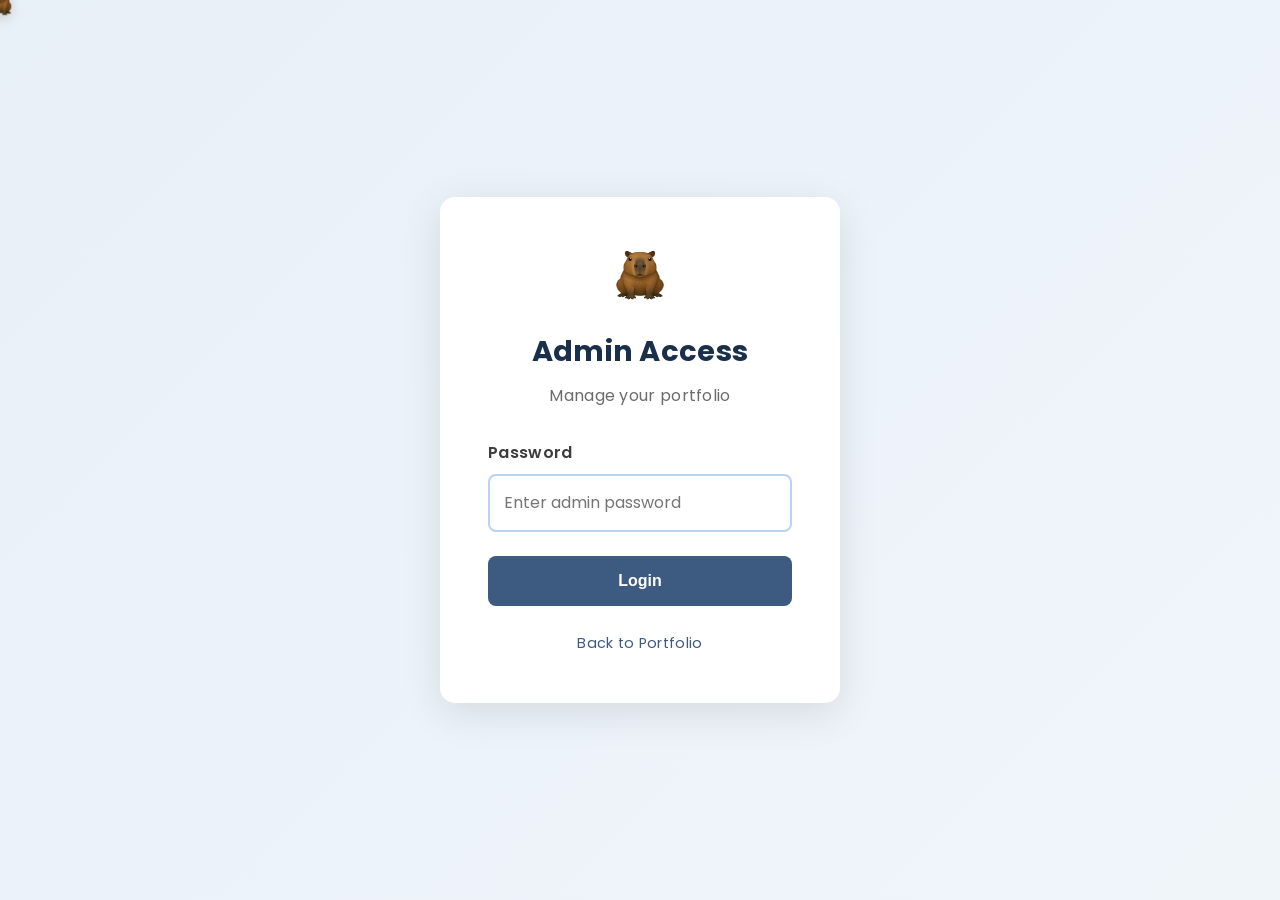
==== admin.html @ 6ccc28a9 "edit font header selection to poppins inherit" ====
<!DOCTYPE html>
<html lang="en">
<head>
    <meta charset="UTF-8">
    <meta name="viewport" content="width=device-width, initial-scale=1.0">
    <title>Admin Dashboard - Marian Nicole</title>
    <link rel="stylesheet" href="css/style.css">
    <link href="https://fonts.googleapis.com/css2?family=Poppins:wght@300;400;600;700&display=swap" rel="stylesheet">
    <style>
        .admin-container {
            max-width: 1000px;
            margin: 0 auto;
            padding: 2rem;
        }

        .tabs {
            display: flex;
            gap: 1rem;
            margin-bottom: 2rem;
            border-bottom: 2px solid var(--accent-pink);
            overflow-x: auto;
        }

        .tab-button {
            padding: 1rem 1.5rem;
            background: none;
            border: none;
            font-family: inherit;
            font-weight: 600;
            cursor: pointer;
            color: var(--light-text);
            border-bottom: 3px solid transparent;
            transition: all 0.3s ease;
            text-transform: uppercase;
            font-size: 0.9rem;
        }

        .tab-button.active {
            color: var(--primary-pink);
            border-bottom-color: var(--primary-pink);
        }

        .tab-button:hover {
            color: var(--brown);
        }

        .tab-content {
            display: none;
        }

        .tab-content.active {
            display: block;
        }

        .admin-section {
            background: white;
            padding: 2rem;
            margin: 2rem 0;
            border-radius: 15px;
            box-shadow: 0 2px 8px rgba(0,0,0,0.1);
        }

        .form-group {
            margin-bottom: 1.5rem;
        }

        label {
            display: block;
            margin-bottom: 0.5rem;
            font-weight: 600;
            color: var(--dark-text);
        }

        input, textarea, select {
            width: 100%;
            padding: 0.8rem;
            border: 2px solid var(--accent-pink);
            border-radius: 8px;
            font-family: inherit;
            font-size: 1rem;
        }

        input:focus, textarea:focus, select:focus {
            outline: none;
            border-color: var(--primary-pink);
            box-shadow: 0 0 0 3px rgba(212, 165, 165, 0.1);
        }

        .btn {
            background-color: var(--brown);
            color: white;
            padding: 0.9rem 2rem;
            border: none;
            border-radius: 25px;
            font-weight: 600;
            cursor: pointer;
            transition: all 0.3s ease;
        }

        .btn:hover {
            background-color: var(--primary-pink);
            transform: translateY(-2px);
        }

        .item {
            background: var(--light-pink);
            padding: 1.5rem;
            margin: 1rem 0;
            border-radius: 10px;
            border-left: 4px solid var(--primary-pink);
        }

        .item h3 {
            margin: 0 0 0.5rem 0;
            color: var(--dark-brown);
        }

        .delete-btn {
            background-color: #d32f2f;
            padding: 0.5rem 1rem;
            font-size: 0.9rem;
            margin-top: 1rem;
        }

        .delete-btn:hover {
            background-color: #b71c1c;
        }

        h2 {
            color: var(--dark-brown);
            font-size: 1.5rem;
            margin-bottom: 1.5rem;
        }
    </style>
</head>
<body>
    <nav class="navbar">
        <div class="container">
            <div class="logo"><img src="assets/capy1.png" alt="Capybara" class="logo-img"> Admin Dashboard</div>
            <ul class="nav-links">
                <li><a href="index.html">Back to Portfolio</a></li>
                <li><a href="#" onclick="logout()">Logout</a></li>
            </ul>
        </div>
    </nav>

    <div class="admin-container">
        <!-- Tabs -->
        <div class="tabs">
            <button class="tab-button active" onclick="switchTab('projects')">Projects</button>
            <button class="tab-button" onclick="switchTab('experience')">Experience</button>
            <button class="tab-button" onclick="switchTab('links')">Links</button>
        </div>

        <!-- Projects Tab -->
        <div id="projects" class="tab-content active">
            <div class="admin-section">
                <h2>Add New Project</h2>
                <form id="projectForm">
                    <div class="form-group">
                        <label for="title">Project Title</label>
                        <input type="text" id="title" required>
                    </div>

                    <div class="form-group">
                        <label for="category">Category</label>
                        <input type="text" id="category" placeholder="e.g., Responsive Website, Mobile App">
                    </div>

                    <div class="form-group">
                        <label for="year">Year</label>
                        <input type="text" id="year" placeholder="e.g., 2025">
                    </div>

                    <div class="form-group">
                        <label for="description">Description</label>
                        <textarea id="description" rows="4" required></textarea>
                    </div>

                    <div class="form-group">
                        <label for="tags">Tags (comma-separated)</label>
                        <input type="text" id="tags" placeholder="e.g., HTML, CSS, JavaScript">
                    </div>

                    <button type="submit" class="btn">Add Project</button>
                </form>
            </div>

            <div class="admin-section">
                <h2>Your Projects</h2>
                <div id="projectList"></div>
            </div>
        </div>

        <!-- Experience Tab -->
        <div id="experience" class="tab-content">
            <div class="admin-section">
                <h2>Add Experience or Work</h2>
                <form id="experienceForm">
                    <div class="form-group">
                        <label for="expType">Type</label>
                        <select id="expType" required>
                            <option value="Work Experience">Work Experience</option>
                            <option value="Education">Education</option>
                            <option value="Certification">Certification</option>
                            <option value="Award">Award</option>
                            <option value="Other">Other</option>
                        </select>
                    </div>

                    <div class="form-group">
                        <label for="expTitle">Title / Position</label>
                        <input type="text" id="expTitle" placeholder="e.g., Software Developer, Bachelor's Degree" required>
                    </div>

                    <div class="form-group">
                        <label for="expOrganization">Organization / Company / School</label>
                        <input type="text" id="expOrganization" required>
                    </div>

                    <div class="form-group">
                        <label for="expPeriod">Period (e.g., 2024 - Present)</label>
                        <input type="text" id="expPeriod" placeholder="e.g., Jan 2024 - Present">
                    </div>

                    <div class="form-group">
                        <label for="expDescription">Description</label>
                        <textarea id="expDescription" rows="3" placeholder="Brief description of your role or achievement"></textarea>
                    </div>

                    <button type="submit" class="btn">Add Experience</button>
                </form>
            </div>

            <div class="admin-section">
                <h2>Your Experience & Works</h2>
                <div id="experienceList"></div>
            </div>
        </div>

        <!-- Links Tab -->
        <div id="links" class="tab-content">
            <div class="admin-section">
                <h2>Add or Edit Links</h2>
                <form id="linkForm">
                    <div class="form-group">
                        <label for="linkLabel">Label (e.g., Instagram, Portfolio, GitHub)</label>
                        <input type="text" id="linkLabel" placeholder="e.g., Instagram, Twitter, Portfolio" required>
                    </div>

                    <div class="form-group">
                        <label for="linkURL">URL</label>
                        <input type="url" id="linkURL" placeholder="https://..." required>
                    </div>

                    <button type="submit" class="btn">Add Link</button>
                </form>
            </div>

            <div class="admin-section">
                <h2>Your Links & Social Profiles</h2>
                <div id="linkList"></div>
            </div>
        </div>
    </div>

    <div class="floating-capybara">
        <img src="assets/capy1.png" alt="Capybara Cursor" class="capy-cursor-img">
    </div>

    <script src="js/main.js"></script>
    <script>
        // Check if logged in
        if (!sessionStorage.getItem('adminLoggedIn')) {
            window.location.href = 'login.html';
        }

        // Tab switching
        function switchTab(tabName) {
            // Hide all tabs
            document.querySelectorAll('.tab-content').forEach(tab => {
                tab.classList.remove('active');
            });
            document.querySelectorAll('.tab-button').forEach(btn => {
                btn.classList.remove('active');
            });

            // Show selected tab
            document.getElementById(tabName).classList.add('active');
            event.target.classList.add('active');
        }

        // Load projects
        function loadProjects() {
            const projects = JSON.parse(localStorage.getItem('userProjects') || '[]');
            const projectList = document.getElementById('projectList');

            if (projects.length === 0) {
                projectList.innerHTML = '<p style="color: var(--light-text);">No projects added yet.</p>';
                return;
            }

            projectList.innerHTML = projects.map((project, index) => `
                <div class="item">
                    <h3>${project.title}</h3>
                    <p><strong>${project.category}</strong> | ${project.year}</p>
                    <p>${project.description}</p>
                    <p><small>Tags: ${project.tags}</small></p>
                    <button class="btn delete-btn" onclick="deleteProject(${index})">Delete</button>
                </div>
            `).join('');
        }

        function deleteProject(index) {
            if (confirm('Delete this project?')) {
                const projects = JSON.parse(localStorage.getItem('userProjects') || '[]');
                projects.splice(index, 1);
                localStorage.setItem('userProjects', JSON.stringify(projects));
                loadProjects();
            }
        }

        // Load experiences
        function loadExperiences() {
            const experiences = JSON.parse(localStorage.getItem('userExperiences') || '[]');
            const experienceList = document.getElementById('experienceList');

            if (experiences.length === 0) {
                experienceList.innerHTML = '<p style="color: var(--light-text);">No experiences added yet.</p>';
                return;
            }

            experienceList.innerHTML = experiences.map((exp, index) => `
                <div class="item">
                    <h3>${exp.expTitle}</h3>
                    <p><strong>${exp.expType}</strong> at ${exp.expOrganization}</p>
                    <p><small>${exp.expPeriod}</small></p>
                    ${exp.expDescription ? `<p>${exp.expDescription}</p>` : ''}
                    <button class="btn delete-btn" onclick="deleteExperience(${index})">Delete</button>
                </div>
            `).join('');
        }

        function deleteExperience(index) {
            if (confirm('Delete this experience?')) {
                const experiences = JSON.parse(localStorage.getItem('userExperiences') || '[]');
                experiences.splice(index, 1);
                localStorage.setItem('userExperiences', JSON.stringify(experiences));
                loadExperiences();
            }
        }

        // Load links
        function loadLinks() {
            const links = JSON.parse(localStorage.getItem('userLinks') || '[]');
            const linkList = document.getElementById('linkList');

            if (links.length === 0) {
                linkList.innerHTML = '<p style="color: var(--light-text);">No custom links added yet. Add some to show on your portfolio!</p>';
                return;
            }

            linkList.innerHTML = links.map((link, index) => `
                <div class="item">
                    <h3>${link.linkLabel}</h3>
                    <p><a href="${link.linkURL}" target="_blank" style="color: var(--primary-pink); text-decoration: underline;">${link.linkURL}</a></p>
                    <button class="btn delete-btn" onclick="deleteLink(${index})">Delete</button>
                </div>
            `).join('');
        }

        function deleteLink(index) {
            if (confirm('Delete this link?')) {
                const links = JSON.parse(localStorage.getItem('userLinks') || '[]');
                links.splice(index, 1);
                localStorage.setItem('userLinks', JSON.stringify(links));
                loadLinks();
            }
        }

        // Form submissions
        document.getElementById('projectForm').addEventListener('submit', (e) => {
            e.preventDefault();

            const project = {
                title: document.getElementById('title').value,
                category: document.getElementById('category').value,
                year: document.getElementById('year').value,
                description: document.getElementById('description').value,
                tags: document.getElementById('tags').value
            };

            const projects = JSON.parse(localStorage.getItem('userProjects') || '[]');
            projects.push(project);
            localStorage.setItem('userProjects', JSON.stringify(projects));

            document.getElementById('projectForm').reset();
            loadProjects();
            alert('Project added!');
        });

        document.getElementById('experienceForm').addEventListener('submit', (e) => {
            e.preventDefault();

            const experience = {
                expType: document.getElementById('expType').value,
                expTitle: document.getElementById('expTitle').value,
                expOrganization: document.getElementById('expOrganization').value,
                expPeriod: document.getElementById('expPeriod').value,
                expDescription: document.getElementById('expDescription').value
            };

            const experiences = JSON.parse(localStorage.getItem('userExperiences') || '[]');
            experiences.push(experience);
            localStorage.setItem('userExperiences', JSON.stringify(experiences));

            document.getElementById('experienceForm').reset();
            loadExperiences();
            alert('Experience added!');
        });

        document.getElementById('linkForm').addEventListener('submit', (e) => {
            e.preventDefault();

            const link = {
                linkLabel: document.getElementById('linkLabel').value,
                linkURL: document.getElementById('linkURL').value
            };

            const links = JSON.parse(localStorage.getItem('userLinks') || '[]');
            links.push(link);
            localStorage.setItem('userLinks', JSON.stringify(links));

            document.getElementById('linkForm').reset();
            loadLinks();
            alert('Link added!');
        });

        // Logout
        function logout() {
            sessionStorage.removeItem('adminLoggedIn');
            window.location.href = 'login.html';
        }

        // Initialize default projects if none exist
        function initializeDefaults() {
            const existingProjects = JSON.parse(localStorage.getItem('userProjects') || '[]');

            if (existingProjects.length === 0) {
                const defaultProjects = [
                    {
                        title: 'KAIA',
                        category: 'Responsive Website',
                        year: '2025',
                        description: 'An NGO discovery and volunteer platform bringing scattered Filipino organizations into one verified ecosystem. Features verified profiles, multi-step donations, QR check-in for volunteers, and financial transparency.',
                        tags: 'Responsive Design, Web'
                    },
                    {
                        title: 'LakbAI',
                        category: 'Systems Analysis & Design',
                        year: '2025',
                        description: 'A commuter information system concept combining real-time traffic, CCTV feeds, and crowdsourced reports with accessibility features for seniors and people with disabilities.',
                        tags: 'Systems Analysis, Design'
                    },
                    {
                        title: 'Sassy Station',
                        category: 'HTML, CSS, JavaScript',
                        year: '2025',
                        description: 'An online booking website for a nail salon in Bauang, La Union, allowing clients to browse services and schedule appointments seamlessly.',
                        tags: 'HTML, CSS, JavaScript'
                    }
                ];
                localStorage.setItem('userProjects', JSON.stringify(defaultProjects));
            }
        }

        // Load on page load
        initializeDefaults();
        loadProjects();
        loadExperiences();
        loadLinks();
    </script>
</body>
</html>
---- css/style.css ----
/* Color Variables */
:root {
    --primary-pink: #4A90E2;
    --darker-pink: #2E5C8A;
    --accent-pink: #B8D4F1;
    --light-pink: #E8F0F8;
    --beige: #F0F5FA;
    --brown: #3D5A80;
    --dark-brown: #1A2F4A;
    --dark-text: #3D3D3D;
    --light-text: #6B6B6B;
    --white: #FFFFFF;
}

/* General Styles */
* {
    margin: 0;
    padding: 0;
    box-sizing: border-box;
}

body {
    font-family: 'Poppins', sans-serif;
    line-height: 1.6;
    color: var(--dark-text);
    background-color: var(--beige);
    letter-spacing: 0.3px;
}

.container {
    max-width: 1200px;
    margin: 0 auto;
    padding: 0 20px;
}

/* Navigation */
.navbar {
    background-color: var(--white);
    color: var(--dark-text);
    padding: 1.5rem 0;
    position: sticky;
    top: 0;
    box-shadow: 0 2px 8px rgba(0, 0, 0, 0.08);
    z-index: 100;
    border-bottom: 1px solid var(--accent-pink);
}

.navbar .container {
    display: flex;
    justify-content: space-between;
    align-items: center;
}

.logo {
    font-size: 1.2rem;
    font-weight: 700;
    letter-spacing: 1px;
    color: var(--dark-brown);
    text-transform: uppercase;
    display: flex;
    align-items: center;
    gap: 0.5rem;
}

.logo-img {
    width: 35px;
    height: 35px;
    display: inline-block;
}

.nav-links {
    display: flex;
    list-style: none;
    gap: 3rem;
}

.nav-links a {
    color: var(--dark-text);
    text-decoration: none;
    font-weight: 500;
    font-size: 0.95rem;
    transition: color 0.3s ease;
    position: relative;
    text-transform: uppercase;
    letter-spacing: 0.5px;
}

.nav-links a:hover {
    color: var(--primary-pink);
}

.nav-links a::after {
    content: '';
    position: absolute;
    width: 0;
    height: 1px;
    bottom: -8px;
    left: 0;
    background-color: var(--primary-pink);
    transition: width 0.3s ease;
}

.nav-links a:hover::after {
    width: 100%;
}

/* Hero Section */
.hero {
    background-color: var(--light-pink);
    padding: 6rem 0;
    text-align: center;
    position: relative;
    overflow: hidden;
}

.hero-content {
    position: relative;
    z-index: 1;
}

.avatar-animation {
    margin-bottom: 2rem;
}

.avatar-wrapper {
    position: relative;
    width: 150px;
    height: 150px;
    margin: 0 auto 2rem;
}

.capybara-emoji {
    position: absolute;
    top: 50%;
    left: 50%;
    transform: translate(-50%, -50%);
    font-size: 5rem;
    animation: morphToFace 3s ease-in-out forwards;
    z-index: 2;
}

.profile-image {
    position: absolute;
    top: 0;
    left: 0;
    width: 100%;
    height: 100%;
    border-radius: 50%;
    border: 4px solid var(--primary-pink);
    object-fit: cover;
    object-position: center 25%;
    opacity: 0;
    animation: revealProfile 3s ease-in-out forwards;
    animation-delay: 0.5s;
    box-shadow: 0 4px 15px rgba(255, 182, 217, 0.3);
}

@keyframes morphToFace {
    0% {
        opacity: 1;
        font-size: 5rem;
        transform: translate(-50%, -50%) scale(1);
    }
    50% {
        opacity: 1;
        font-size: 3rem;
    }
    100% {
        opacity: 0;
        font-size: 2rem;
        transform: translate(-50%, -50%) scale(0.5);
    }
}

@keyframes revealProfile {
    0% {
        opacity: 0;
        transform: scale(0.8);
    }
    100% {
        opacity: 1;
        transform: scale(1);
    }
}

.hero h1 {
    font-size: 3.5rem;
    font-weight: 400;
    margin-bottom: 0.5rem;
    color: var(--dark-text);
    animation: fadeInUp 0.8s ease;
    letter-spacing: 1px;
}

.hero .subtitle {
    font-size: 1.3rem;
    color: var(--brown);
    font-weight: 400;
    margin-bottom: 1rem;
    letter-spacing: 1.5px;
    text-transform: uppercase;
    font-size: 0.95rem;
}

.hero .tagline {
    font-size: 1rem;
    color: var(--light-text);
    margin-bottom: 2rem;
    font-weight: 400;
    line-height: 1.8;
}

.cta-button {
    display: inline-block;
    background-color: var(--brown);
    color: var(--white);
    padding: 0.9rem 2.5rem;
    border-radius: 25px;
    text-decoration: none;
    font-weight: 500;
    transition: all 0.3s ease;
    box-shadow: 0 4px 15px rgba(139, 115, 85, 0.2);
    text-transform: uppercase;
    font-size: 0.85rem;
    letter-spacing: 1px;
    border: 2px solid var(--brown);
}

.cta-button:hover {
    background-color: var(--primary-pink);
    color: var(--white);
    border-color: var(--primary-pink);
    transform: translateY(-2px);
    box-shadow: 0 6px 20px rgba(139, 115, 85, 0.3);
}

/* Sections */
section {
    padding: 4rem 0;
}

h2 {
    font-size: 2.5rem;
    font-weight: 400;
    margin-bottom: 3rem;
    color: var(--dark-text);
    text-align: center;
    letter-spacing: 1px;
    text-transform: uppercase;
    font-size: 1.8rem;
}

/* About Section */
.about {
    background-color: var(--white);
}

.about h2 {
    font-weight: 400;
    letter-spacing: 1px;
    text-transform: uppercase;
}

.about-content p {
    font-size: 1rem;
    line-height: 1.9;
    margin-bottom: 2rem;
    color: var(--light-text);
    text-align: center;
    max-width: 750px;
    margin-left: auto;
    margin-right: auto;
}

/* Projects Section */
.projects {
    background-color: var(--white);
}

.projects-grid {
    display: grid;
    grid-template-columns: repeat(auto-fit, minmax(300px, 1fr));
    gap: 2.5rem;
}

.project-card {
    background: var(--white);
    padding: 2.5rem;
    border-radius: 15px;
    box-shadow: 0 2px 8px rgba(0, 0, 0, 0.08);
    transition: all 0.3s ease;
    border: 2px solid var(--accent-pink);
}

.project-card:hover {
    transform: translateY(-8px);
    box-shadow: 0 12px 25px rgba(0, 0, 0, 0.15);
    border-color: var(--primary-pink);
}

.project-header {
    display: flex;
    justify-content: space-between;
    align-items: flex-start;
    margin-bottom: 1.5rem;
    padding-bottom: 1rem;
    border-bottom: 1px solid var(--accent-pink);
}

.project-header h3 {
    font-size: 1.2rem;
    color: var(--dark-text);
    font-weight: 500;
    letter-spacing: 0.5px;
}

.project-date {
    font-size: 0.8rem;
    color: var(--brown);
    font-weight: 400;
    text-transform: uppercase;
    letter-spacing: 0.5px;
}

.project-card p {
    color: var(--light-text);
    margin-bottom: 1.5rem;
    line-height: 1.7;
    font-size: 0.95rem;
}

.project-tags {
    display: flex;
    gap: 0.7rem;
    flex-wrap: wrap;
}

.project-tags span {
    background-color: var(--accent-pink);
    color: var(--brown);
    padding: 0.5rem 1rem;
    border-radius: 15px;
    font-size: 0.8rem;
    font-weight: 500;
    border: none;
    text-transform: uppercase;
    letter-spacing: 0.5px;
    transition: all 0.3s ease;
}

.project-tags span:hover {
    background-color: var(--primary-pink);
    transform: scale(1.05);
}

/* Skills Section */
.skills {
    background-color: var(--light-pink);
}

.skills-container {
    display: grid;
    grid-template-columns: repeat(auto-fit, minmax(300px, 1fr));
    gap: 3rem;
    max-width: 900px;
    margin: 0 auto;
}

.skill-category h3 {
    font-size: 1.1rem;
    color: var(--brown);
    font-weight: 500;
    margin-bottom: 2rem;
    text-transform: uppercase;
    letter-spacing: 1px;
}

.skills-list {
    display: flex;
    list-style: none;
    gap: 1rem;
    flex-wrap: wrap;
}

.skills-list li {
    background-color: var(--white);
    color: var(--dark-text);
    padding: 0.8rem 1.5rem;
    border-radius: 20px;
    font-weight: 400;
    transition: all 0.3s ease;
    box-shadow: 0 2px 8px rgba(139, 115, 85, 0.1);
    border: 2px solid var(--brown);
    font-size: 0.85rem;
}

.skills-list li:hover {
    background-color: var(--brown);
    color: var(--white);
    transform: translateY(-3px);
    box-shadow: 0 6px 15px rgba(139, 115, 85, 0.25);
}

/* Contact Section */
.contact {
    background-color: var(--white);
    color: var(--dark-text);
    text-align: center;
    border-top: 1px solid var(--accent-pink);
}

.contact h2 {
    color: var(--dark-text);
}

.contact > .container > p {
    color: var(--light-text);
    font-size: 1rem;
    margin-bottom: 2rem;
    line-height: 1.8;
}

.contact-links {
    display: flex;
    gap: 2rem;
    justify-content: center;
    flex-wrap: wrap;
}

.contact-button {
    background-color: transparent;
    color: var(--brown);
    padding: 0.9rem 2.5rem;
    border-radius: 25px;
    text-decoration: none;
    font-weight: 500;
    transition: all 0.3s ease;
    box-shadow: 0 2px 10px rgba(139, 115, 85, 0.1);
    border: 2px solid var(--brown);
    text-transform: uppercase;
    font-size: 0.85rem;
    letter-spacing: 1px;
}

.contact-button:hover {
    background-color: var(--brown);
    color: var(--white);
    transform: translateY(-2px);
    box-shadow: 0 6px 15px rgba(139, 115, 85, 0.25);
}

/* Footer */
.footer {
    background-color: var(--dark-brown);
    color: var(--white);
    text-align: center;
    padding: 2.5rem 0;
    font-size: 0.85rem;
    letter-spacing: 0.5px;
}

/* Animations */
@keyframes fadeInUp {
    from {
        opacity: 0;
        transform: translateY(30px);
    }
    to {
        opacity: 1;
        transform: translateY(0);
    }
}

/* Custom Cursor Capybara */
body {
    cursor: url('data:image/svg+xml;utf8,<svg xmlns="http://www.w3.org/2000/svg" viewBox="0 0 32 32"><text y="28" font-size="32">🫒</text></svg>') 10 10, auto;
}

.floating-capybara {
    position: fixed;
    width: 25px;
    height: 25px;
    pointer-events: none;
    z-index: 999;
    transition: transform 0.05s ease-out;
}

.capy-cursor-img {
    width: 100%;
    height: 100%;
    object-fit: contain;
    filter: drop-shadow(0 2px 4px rgba(139, 115, 85, 0.3));
}

/* Experience Section */
.experience {
    background-color: var(--white);
    padding: 4rem 0;
}

.experience h2 {
    margin-bottom: 3rem;
}

.experience-item {
    background: var(--light-pink);
    padding: 2rem;
    margin-bottom: 2rem;
    border-radius: 10px;
    border-left: 5px solid var(--primary-pink);
    transition: all 0.3s ease;
}

.experience-item:hover {
    box-shadow: 0 4px 12px rgba(212, 165, 165, 0.2);
    transform: translateY(-2px);
}

.experience-item h3 {
    color: var(--dark-brown);
    margin: 0 0 0.5rem 0;
    font-size: 1.3rem;
}

.experience-meta {
    display: flex;
    gap: 1rem;
    margin-bottom: 1rem;
    font-size: 0.95rem;
    color: var(--brown);
    flex-wrap: wrap;
}

.experience-meta span {
    background-color: rgba(255, 255, 255, 0.5);
    padding: 0.3rem 0.8rem;
    border-radius: 15px;
}

.experience-item p {
    color: var(--light-text);
    line-height: 1.7;
    margin: 0.5rem 0;
}

/* Responsive */
@media (max-width: 768px) {
    .hero h1 {
        font-size: 2.5rem;
    }

    .hero .subtitle {
        font-size: 1.2rem;
    }

    .nav-links {
        gap: 1.5rem;
        font-size: 0.9rem;
    }

    .projects-grid {
        grid-template-columns: 1fr;
    }

    .skills-container {
        grid-template-columns: 1fr;
    }

    h2 {
        font-size: 2rem;
    }

    .floating-capybara {
        font-size: 2.5rem;
    }
}
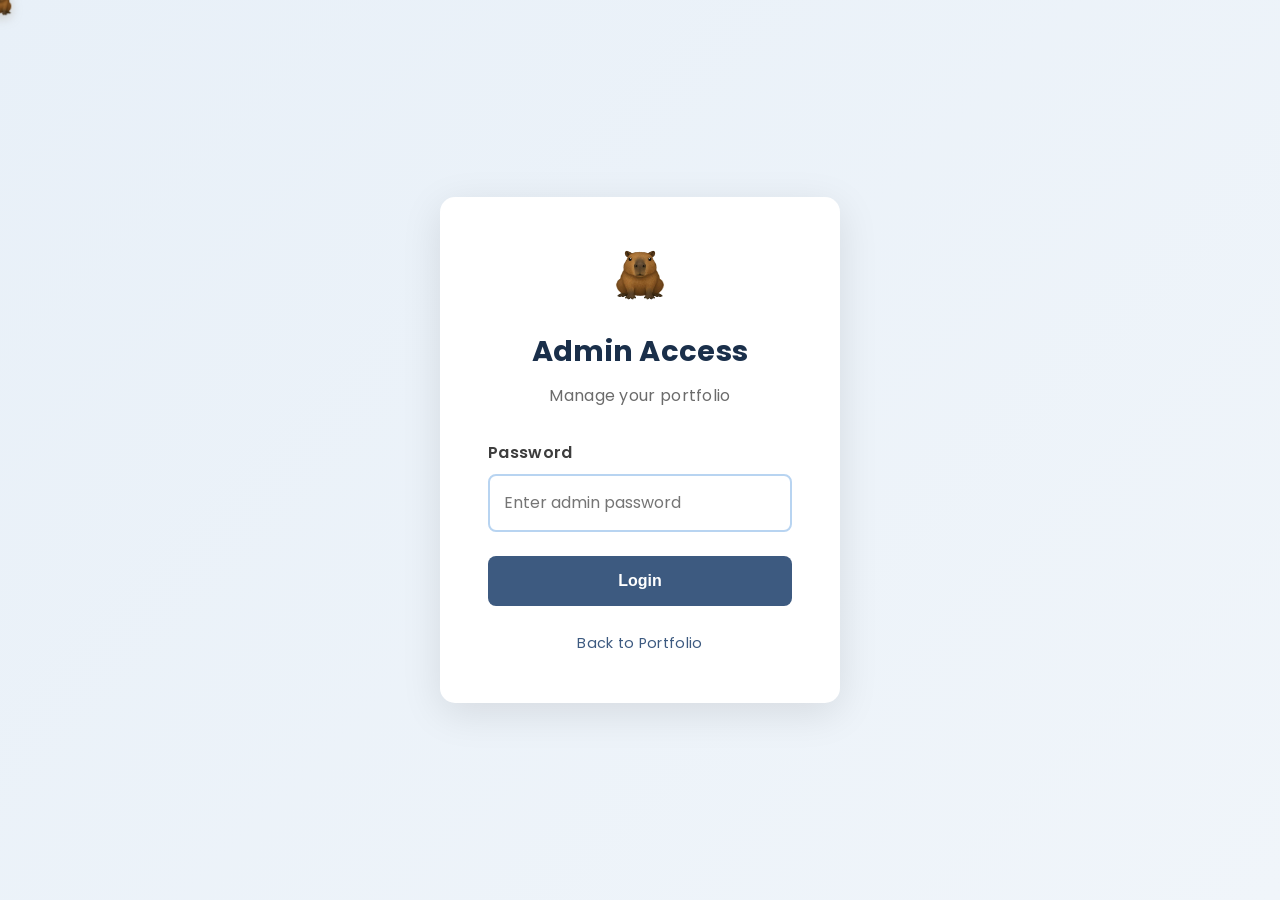
==== commit 3a4a9dfd: "Add skills management with Gemini AI categorization and navbar spacing fixes - Add Skills tab in adm" ====
--- a/admin.html
+++ b/admin.html
@@ -131,6 +131,20 @@
             font-size: 1.5rem;
             margin-bottom: 1.5rem;
         }
+
+        .navbar {
+            margin-bottom: 2rem;
+        }
+
+        .navbar .nav-links {
+            gap: 2rem;
+            padding: 0.5rem 0;
+        }
+
+        .navbar .nav-links a {
+            padding: 0.5rem 1rem;
+            white-space: nowrap;
+        }
     </style>
 </head>
 <body>
@@ -149,7 +163,9 @@
         <div class="tabs">
             <button class="tab-button active" onclick="switchTab('projects')">Projects</button>
             <button class="tab-button" onclick="switchTab('experience')">Experience</button>
+            <button class="tab-button" onclick="switchTab('skills')">Skills</button>
             <button class="tab-button" onclick="switchTab('links')">Links</button>
+            <button class="tab-button" onclick="switchTab('settings')">Settings</button>
         </div>
 
         <!-- Projects Tab -->
@@ -238,6 +254,42 @@
             </div>
         </div>
 
+        <!-- Skills Tab -->
+        <div id="skills" class="tab-content">
+            <div class="admin-section">
+                <h2>Add New Skill</h2>
+                <form id="skillForm">
+                    <div class="form-group">
+                        <label for="skillName">Skill Name</label>
+                        <input type="text" id="skillName" placeholder="e.g., Python, React, Data Analysis" required>
+                    </div>
+
+                    <div class="form-group">
+                        <label for="skillLevel">Proficiency Level</label>
+                        <select id="skillLevel" required>
+                            <option value="Beginner">Beginner</option>
+                            <option value="Intermediate">Intermediate</option>
+                            <option value="Advanced">Advanced</option>
+                            <option value="Expert">Expert</option>
+                        </select>
+                    </div>
+
+                    <div class="form-group">
+                        <label for="skillCategory">Category (Auto-generated by AI)</label>
+                        <input type="text" id="skillCategory" placeholder="Category will be suggested by AI" readonly>
+                        <small style="color: var(--light-text);">Category will be automatically suggested when you add the skill</small>
+                    </div>
+
+                    <button type="submit" class="btn">Add Skill</button>
+                </form>
+            </div>
+
+            <div class="admin-section">
+                <h2>Your Skills</h2>
+                <div id="skillList"></div>
+            </div>
+        </div>
+
         <!-- Links Tab -->
         <div id="links" class="tab-content">
             <div class="admin-section">
@@ -260,6 +312,26 @@
             <div class="admin-section">
                 <h2>Your Links & Social Profiles</h2>
                 <div id="linkList"></div>
+            </div>
+        </div>
+
+        <!-- Settings Tab -->
+        <div id="settings" class="tab-content">
+            <div class="admin-section">
+                <h2>⚙️ API Configuration</h2>
+                <form id="settingsForm">
+                    <div class="form-group">
+                        <label for="geminiApiKey">Gemini API Key</label>
+                        <input type="password" id="geminiApiKey" placeholder="Paste your Gemini API key here">
+                        <small style="color: var(--light-text);">
+                            Get your free API key from <a href="https://aistudio.google.com/app/apikey" target="_blank" style="color: var(--primary-pink);">Google AI Studio</a>
+                        </small>
+                    </div>
+                    <button type="submit" class="btn">Save API Key</button>
+                </form>
+                <p style="margin-top: 1.5rem; padding: 1rem; background: var(--accent-pink); border-radius: 8px; color: var(--dark-text);">
+                    <strong>ℹ️ Note:</strong> Your API key is stored locally in your browser and never sent to external servers (except to Google when calling Gemini API). It's used to automatically categorize skills using AI.
+                </p>
             </div>
         </div>
     </div>
@@ -434,6 +506,28 @@
             document.getElementById('linkForm').reset();
             loadLinks();
             alert('Link added!');
+        });
+
+        document.getElementById('settingsForm').addEventListener('submit', (e) => {
+            e.preventDefault();
+
+            const apiKey = document.getElementById('geminiApiKey').value;
+            if (apiKey.trim()) {
+                localStorage.setItem('geminiApiKey', apiKey);
+                alert('API key saved successfully!');
+                document.getElementById('geminiApiKey').value = '';
+            } else {
+                alert('Please enter a valid API key.');
+            }
+        });
+
+        // Load saved API key on page load
+        window.addEventListener('DOMContentLoaded', () => {
+            const savedApiKey = localStorage.getItem('geminiApiKey');
+            if (savedApiKey) {
+                // Don't show the full key for security, just show it's saved
+                document.getElementById('geminiApiKey').placeholder = '••••••••• (API key saved)';
+            }
         });
 
         // Logout
@@ -472,12 +566,132 @@
                 ];
                 localStorage.setItem('userProjects', JSON.stringify(defaultProjects));
             }
-        }
+
+            const existingSkills = JSON.parse(localStorage.getItem('userSkills') || '[]');
+            if (existingSkills.length === 0) {
+                const defaultSkills = [
+                    { name: 'HTML5', category: 'Frontend', level: 'Advanced' },
+                    { name: 'CSS3', category: 'Frontend', level: 'Advanced' },
+                    { name: 'JavaScript', category: 'Frontend', level: 'Advanced' },
+                    { name: 'Responsive Design', category: 'Frontend', level: 'Advanced' },
+                    { name: 'UI/UX Wireframing', category: 'Design', level: 'Intermediate' },
+                    { name: 'SQL', category: 'Backend', level: 'Advanced' },
+                    { name: 'MySQL', category: 'Backend', level: 'Advanced' },
+                    { name: 'Python', category: 'Backend', level: 'Intermediate' },
+                    { name: 'PHP', category: 'Backend', level: 'Intermediate' },
+                    { name: 'Data Analysis', category: 'Data & AI', level: 'Advanced' },
+                    { name: 'Git & GitHub', category: 'DevOps & Tools', level: 'Advanced' },
+                    { name: 'VSCode', category: 'DevOps & Tools', level: 'Advanced' },
+                    { name: 'Figma', category: 'Design', level: 'Intermediate' },
+                    { name: 'Systems Analysis', category: 'DevOps & Tools', level: 'Intermediate' },
+                    { name: 'CCNA Certified', category: 'DevOps & Tools', level: 'Expert' },
+                    { name: 'Cloud Computing', category: 'Data & AI', level: 'Beginner' },
+                    { name: 'AI & LLMs', category: 'Data & AI', level: 'Intermediate' },
+                    { name: 'Cybersecurity', category: 'DevOps & Tools', level: 'Beginner' },
+                    { name: 'Data Science', category: 'Data & AI', level: 'Intermediate' },
+                    { name: 'Enterprise Data Mgmt', category: 'Data & AI', level: 'Beginner' }
+                ];
+                localStorage.setItem('userSkills', JSON.stringify(defaultSkills));
+            }
+        }
+
+        // Skills Management
+        async function categorizeSkillWithAI(skillName) {
+            const GEMINI_API_KEY = localStorage.getItem('geminiApiKey');
+
+            if (!GEMINI_API_KEY) {
+                return 'Uncategorized'; // Fallback if no API key
+            }
+
+            try {
+                const response = await fetch('https://generativelanguage.googleapis.com/v1beta/models/gemini-1.5-flash:generateContent?key=' + GEMINI_API_KEY, {
+                    method: 'POST',
+                    headers: {
+                        'Content-Type': 'application/json'
+                    },
+                    body: JSON.stringify({
+                        contents: [{
+                            parts: [{
+                                text: `Categorize this skill into ONE of these categories: "Frontend", "Backend", "Data & AI", "DevOps & Tools", "Design", or "Other". Just respond with the category name only.\n\nSkill: ${skillName}`
+                            }]
+                        }]
+                    })
+                });
+
+                const data = await response.json();
+                const category = data.candidates[0].content.parts[0].text.trim();
+                return category;
+            } catch (error) {
+                console.error('Error categorizing skill:', error);
+                return 'Uncategorized';
+            }
+        }
+
+        function loadSkills() {
+            const skills = JSON.parse(localStorage.getItem('userSkills') || '[]');
+            const skillList = document.getElementById('skillList');
+
+            if (skills.length === 0) {
+                skillList.innerHTML = '<p style="color: var(--light-text);">No skills added yet. Add some to showcase your expertise!</p>';
+                return;
+            }
+
+            skillList.innerHTML = skills.map((skill, index) => `
+                <div class="item">
+                    <h3>${skill.name}</h3>
+                    <p><strong>Category:</strong> ${skill.category}</p>
+                    <p><strong>Level:</strong> ${skill.level}</p>
+                    <button class="btn delete-btn" onclick="deleteSkill(${index})">Delete</button>
+                </div>
+            `).join('');
+        }
+
+        function deleteSkill(index) {
+            if (confirm('Delete this skill?')) {
+                const skills = JSON.parse(localStorage.getItem('userSkills') || '[]');
+                skills.splice(index, 1);
+                localStorage.setItem('userSkills', JSON.stringify(skills));
+                loadSkills();
+            }
+        }
+
+        document.getElementById('skillForm').addEventListener('submit', async (e) => {
+            e.preventDefault();
+
+            const skillName = document.getElementById('skillName').value;
+            const skillLevel = document.getElementById('skillLevel').value;
+
+            // Show loading state
+            const submitBtn = e.target.querySelector('button[type="submit"]');
+            submitBtn.disabled = true;
+            submitBtn.textContent = 'Categorizing...';
+
+            const category = await categorizeSkillWithAI(skillName);
+
+            const skill = {
+                name: skillName,
+                level: skillLevel,
+                category: category
+            };
+
+            const skills = JSON.parse(localStorage.getItem('userSkills') || '[]');
+            skills.push(skill);
+            localStorage.setItem('userSkills', JSON.stringify(skills));
+
+            document.getElementById('skillForm').reset();
+            document.getElementById('skillCategory').value = '';
+            submitBtn.disabled = false;
+            submitBtn.textContent = 'Add Skill';
+
+            loadSkills();
+            alert(`Skill added! Category: ${category}`);
+        });
 
         // Load on page load
         initializeDefaults();
         loadProjects();
         loadExperiences();
+        loadSkills();
         loadLinks();
     </script>
 </body>
--- a/css/style.css
+++ b/css/style.css
@@ -19,6 +19,11 @@
     box-sizing: border-box;
 }
 
+html {
+    scroll-behavior: smooth;
+    scroll-padding-top: 70px;
+}
+
 body {
     font-family: 'Poppins', sans-serif;
     line-height: 1.6;
@@ -40,8 +45,8 @@
     padding: 1.5rem 0;
     position: sticky;
     top: 0;
-    box-shadow: 0 2px 8px rgba(0, 0, 0, 0.08);
-    z-index: 100;
+    box-shadow: 0 4px 12px rgba(0, 0, 0, 0.1);
+    z-index: 1000;
     border-bottom: 1px solid var(--accent-pink);
 }
 
@@ -218,7 +223,7 @@
     border-radius: 25px;
     text-decoration: none;
     font-weight: 500;
-    transition: all 0.3s ease;
+    transition: all 0.4s cubic-bezier(0.4, 0, 0.2, 1);
     box-shadow: 0 4px 15px rgba(139, 115, 85, 0.2);
     text-transform: uppercase;
     font-size: 0.85rem;
@@ -237,6 +242,18 @@
 /* Sections */
 section {
     padding: 4rem 0;
+    animation: fadeInUp 0.6s ease-out;
+}
+
+@keyframes fadeInUp {
+    from {
+        opacity: 0;
+        transform: translateY(20px);
+    }
+    to {
+        opacity: 1;
+        transform: translateY(0);
+    }
 }
 
 h2 {
@@ -288,8 +305,20 @@
     padding: 2.5rem;
     border-radius: 15px;
     box-shadow: 0 2px 8px rgba(0, 0, 0, 0.08);
-    transition: all 0.3s ease;
+    transition: all 0.4s cubic-bezier(0.4, 0, 0.2, 1);
     border: 2px solid var(--accent-pink);
+    animation: slideIn 0.5s ease-out;
+}
+
+@keyframes slideIn {
+    from {
+        opacity: 0;
+        transform: translateY(15px);
+    }
+    to {
+        opacity: 1;
+        transform: translateY(0);
+    }
 }
 
 .project-card:hover {
@@ -434,7 +463,7 @@
     border-radius: 25px;
     text-decoration: none;
     font-weight: 500;
-    transition: all 0.3s ease;
+    transition: all 0.4s cubic-bezier(0.4, 0, 0.2, 1);
     box-shadow: 0 2px 10px rgba(139, 115, 85, 0.1);
     border: 2px solid var(--brown);
     text-transform: uppercase;
@@ -508,7 +537,8 @@
     margin-bottom: 2rem;
     border-radius: 10px;
     border-left: 5px solid var(--primary-pink);
-    transition: all 0.3s ease;
+    transition: all 0.4s cubic-bezier(0.4, 0, 0.2, 1);
+    animation: slideIn 0.5s ease-out;
 }
 
 .experience-item:hover {
@@ -544,33 +574,375 @@
 }
 
 /* Responsive */
+/* Tablet (768px and below) */
 @media (max-width: 768px) {
+    .container {
+        padding: 0 15px;
+    }
+
+    /* Navigation */
+    .navbar .container {
+        flex-wrap: wrap;
+    }
+
+    .logo {
+        font-size: 1.3rem;
+    }
+
+    .logo-img {
+        width: 35px;
+        height: 35px;
+    }
+
+    .nav-links {
+        gap: 1rem;
+        font-size: 0.85rem;
+    }
+
+    .nav-links a {
+        padding: 0.5rem 1rem;
+    }
+
+    /* Hero Section */
+    .hero {
+        padding: 3rem 0;
+    }
+
     .hero h1 {
-        font-size: 2.5rem;
+        font-size: 2.2rem;
     }
 
     .hero .subtitle {
-        font-size: 1.2rem;
-    }
-
-    .nav-links {
-        gap: 1.5rem;
-        font-size: 0.9rem;
-    }
-
+        font-size: 1rem;
+    }
+
+    .hero .tagline {
+        font-size: 0.95rem;
+    }
+
+    .cta-button {
+        padding: 0.8rem 1.8rem;
+        font-size: 0.95rem;
+    }
+
+    .avatar-wrapper {
+        width: 150px;
+        height: 150px;
+    }
+
+    /* About Section */
+    .about-content p {
+        font-size: 0.95rem;
+    }
+
+    /* Projects */
     .projects-grid {
         grid-template-columns: 1fr;
-    }
-
+        gap: 1.5rem;
+    }
+
+    .project-card {
+        padding: 1.5rem;
+    }
+
+    .project-header {
+        flex-direction: column;
+    }
+
+    .project-date {
+        margin-top: 0.5rem;
+    }
+
+    /* Skills */
     .skills-container {
         grid-template-columns: 1fr;
     }
 
+    .skill-category {
+        padding: 1.5rem;
+    }
+
+    .skills-list li {
+        font-size: 0.9rem;
+    }
+
+    /* General */
     h2 {
-        font-size: 2rem;
-    }
-
+        font-size: 1.8rem;
+        margin-bottom: 1.5rem;
+    }
+
+    section {
+        padding: 2.5rem 0 !important;
+    }
+
+    /* Forms */
+    input, textarea, select {
+        font-size: 16px !important;
+    }
+
+    .btn {
+        width: 100%;
+        padding: 1rem;
+        font-size: 1rem;
+    }
+
+    .cta-button {
+        width: auto;
+    }
+
+    /* Contact Links */
+    .contact-links {
+        flex-wrap: wrap;
+        gap: 1rem;
+    }
+
+    .contact-button {
+        flex: 1;
+        min-width: 120px;
+    }
+
+    /* Capybara Cursor */
     .floating-capybara {
-        font-size: 2.5rem;
-    }
-}
+        display: none;
+    }
+
+    .capy-cursor-img {
+        width: 100%;
+        height: 100%;
+    }
+}
+
+/* Mobile (480px and below) */
+@media (max-width: 480px) {
+    .container {
+        padding: 0 12px;
+    }
+
+    /* Navigation */
+    .navbar {
+        padding: 1.5rem 0;
+    }
+
+    .navbar .container {
+        flex-direction: column;
+        justify-content: center;
+        align-items: center;
+    }
+
+    .logo {
+        font-size: 1rem;
+        justify-content: center;
+        align-items: center;
+        gap: 0;
+        margin-bottom: 1rem;
+    }
+
+    .logo-img {
+        display: none;
+    }
+
+    .navbar {
+        padding: 1.5rem 0 2rem 0;
+    }
+
+    .nav-links {
+        gap: 0.8rem;
+        font-size: 0.75rem;
+        position: absolute;
+        bottom: 1rem;
+        right: 12px;
+        width: auto;
+    }
+
+    .nav-links a {
+        padding: 0.4rem 0.8rem;
+    }
+
+    /* Hide capybara cursor on mobile */
+    .floating-capybara {
+        display: none !important;
+    }
+
+    /* Hero Section */
+    .hero {
+        padding: 2rem 0;
+    }
+
+    .hero-content {
+        text-align: center;
+    }
+
+    .hero h1 {
+        font-size: 1.8rem;
+        line-height: 1.3;
+    }
+
+    .hero .subtitle {
+        font-size: 0.9rem;
+        margin: 0.8rem 0;
+    }
+
+    .hero .tagline {
+        font-size: 0.85rem;
+        margin: 1rem 0;
+    }
+
+    .avatar-wrapper {
+        width: 120px;
+        height: 120px;
+        margin: 0 auto 1.5rem;
+    }
+
+    .capybara-emoji {
+        font-size: 3rem;
+    }
+
+    /* About Section */
+    .about-content p {
+        font-size: 0.9rem;
+        margin-bottom: 1.5rem;
+    }
+
+    /* Projects */
+    .projects-grid {
+        gap: 1rem;
+    }
+
+    .project-card {
+        padding: 1.2rem;
+        border-radius: 10px;
+    }
+
+    .project-header h3 {
+        font-size: 1.1rem;
+    }
+
+    .project-date {
+        font-size: 0.75rem;
+    }
+
+    .project-card p {
+        font-size: 0.9rem;
+        margin-bottom: 1rem;
+    }
+
+    .project-tags span {
+        font-size: 0.7rem;
+        padding: 0.4rem 0.8rem;
+    }
+
+    /* Skills */
+    .skill-category h3 {
+        font-size: 1.1rem;
+    }
+
+    .skills-list li {
+        font-size: 0.85rem;
+        padding: 0.5rem 1rem;
+    }
+
+    /* Experience */
+    .experience-item {
+        padding: 1.2rem;
+    }
+
+    .experience-item h3 {
+        font-size: 1rem;
+    }
+
+    .experience-meta {
+        gap: 0.5rem;
+        font-size: 0.85rem;
+    }
+
+    .experience-meta span {
+        padding: 0.2rem 0.6rem;
+    }
+
+    /* Contact */
+    h2 {
+        font-size: 1.5rem;
+        margin-bottom: 1rem;
+    }
+
+    .contact-links {
+        flex-direction: column;
+        gap: 0.8rem;
+    }
+
+    .contact-button {
+        width: 100%;
+        padding: 1rem;
+        font-size: 0.95rem;
+    }
+
+    /* Footer */
+    .footer p {
+        font-size: 0.85rem;
+    }
+
+    /* General */
+    section {
+        padding: 2rem 0 !important;
+    }
+
+    .cta-button {
+        padding: 0.7rem 1.5rem;
+        font-size: 0.9rem;
+    }
+
+    /* Forms */
+    input, textarea, select {
+        font-size: 16px !important;
+        padding: 0.7rem !important;
+    }
+
+    label {
+        font-size: 0.9rem;
+    }
+
+    .btn {
+        width: 100%;
+        padding: 0.9rem;
+        font-size: 0.95rem;
+        border-radius: 20px;
+    }
+
+    .delete-btn {
+        font-size: 0.8rem;
+        padding: 0.4rem 0.8rem;
+    }
+
+    /* Capybara Cursor - Hide on mobile */
+    .floating-capybara {
+        display: none !important;
+    }
+
+    html {
+        scroll-padding-top: 50px;
+    }
+}
+
+/* Large Desktop (1200px+) */
+@media (min-width: 1200px) {
+    .container {
+        padding: 0 40px;
+    }
+
+    .nav-links {
+        gap: 3rem;
+    }
+
+    .projects-grid {
+        grid-template-columns: repeat(3, 1fr);
+    }
+
+    .skills-container {
+        grid-template-columns: repeat(4, 1fr);
+    }
+
+    .hero h1 {
+        font-size: 3.5rem;
+    }
+}
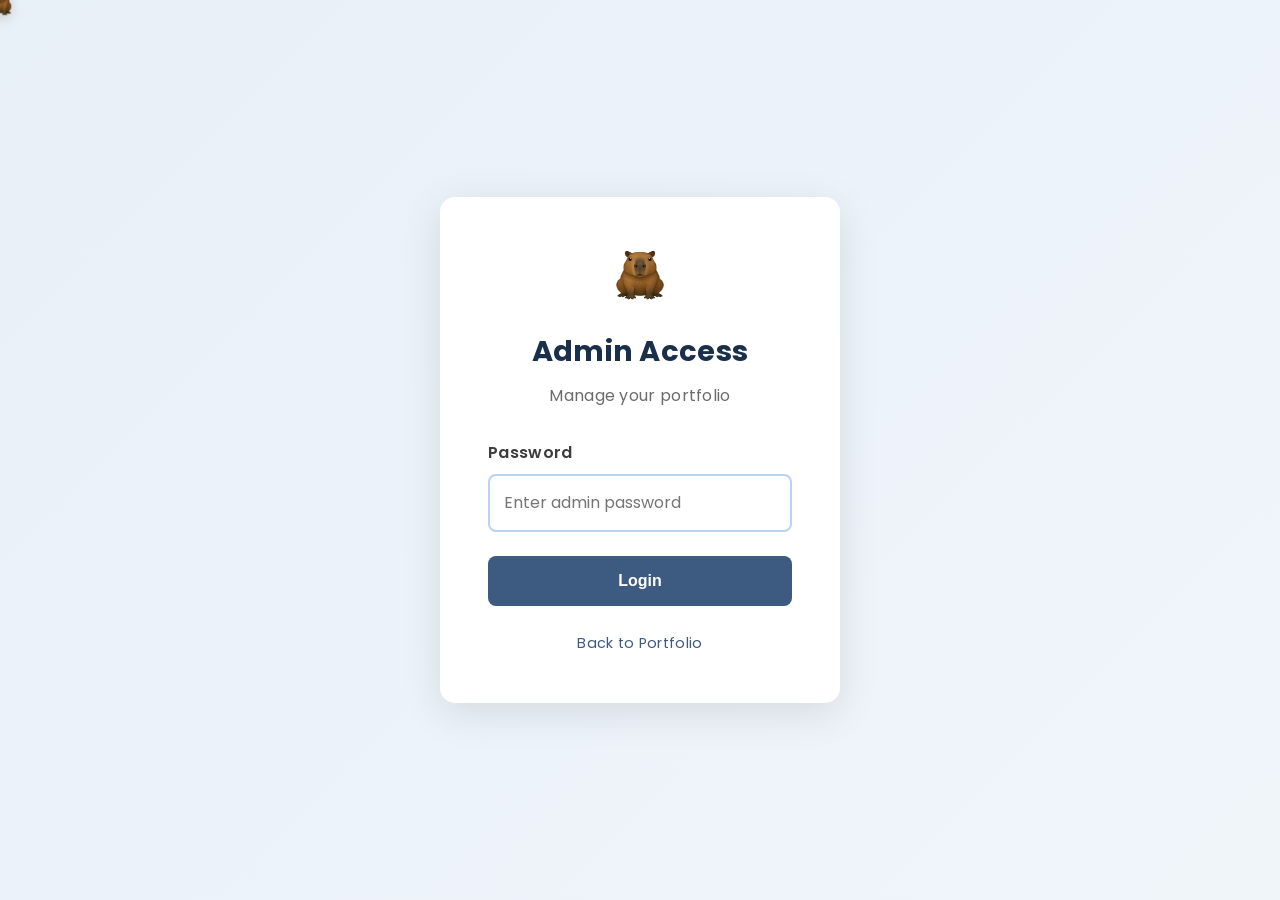
==== commit dadcfe14: "Add skill edit functionality, improve AI categorization, and add AI assistant status indicator - Rep" ====
--- a/admin.html
+++ b/admin.html
@@ -318,19 +318,31 @@
         <!-- Settings Tab -->
         <div id="settings" class="tab-content">
             <div class="admin-section">
-                <h2>⚙️ API Configuration</h2>
+                <h2>🤖 AI Assistant Setup</h2>
+                <div id="aiStatus" style="padding: 1rem; margin-bottom: 1.5rem; background: var(--light-pink); border-radius: 8px; border-left: 4px solid var(--primary-pink);">
+                    <p style="margin: 0; color: var(--dark-text);">
+                        <strong>🤖 AI Status:</strong> <span id="statusText" style="color: var(--brown);">Not configured</span>
+                    </p>
+                </div>
+
+                <h3 style="color: var(--dark-brown); margin-top: 1.5rem;">Gemini API Configuration</h3>
                 <form id="settingsForm">
                     <div class="form-group">
-                        <label for="geminiApiKey">Gemini API Key</label>
-                        <input type="password" id="geminiApiKey" placeholder="Paste your Gemini API key here">
+                        <label for="geminiApiKey">Gemini API Key (FREE)</label>
+                        <input type="password" id="geminiApiKey" placeholder="Paste your free Gemini API key here">
                         <small style="color: var(--light-text);">
-                            Get your free API key from <a href="https://aistudio.google.com/app/apikey" target="_blank" style="color: var(--primary-pink);">Google AI Studio</a>
+                            🎁 Get your free API key from <a href="https://aistudio.google.com/app/apikey" target="_blank" style="color: var(--primary-pink); font-weight: bold;">Google AI Studio</a> (no credit card required)
                         </small>
                     </div>
-                    <button type="submit" class="btn">Save API Key</button>
+                    <button type="submit" class="btn">Save & Connect AI</button>
                 </form>
+
                 <p style="margin-top: 1.5rem; padding: 1rem; background: var(--accent-pink); border-radius: 8px; color: var(--dark-text);">
-                    <strong>ℹ️ Note:</strong> Your API key is stored locally in your browser and never sent to external servers (except to Google when calling Gemini API). It's used to automatically categorize skills using AI.
+                    <strong>✨ What This Does:</strong><br>
+                    • Automatically categorizes skills when you add them<br>
+                    • Smartly groups skills: Frontend, Backend, Data & AI, DevOps & Tools, Design<br>
+                    • Completely FREE with generous rate limits<br>
+                    • Stored locally in your browser (never shared)
                 </p>
             </div>
         </div>
@@ -514,19 +526,43 @@
             const apiKey = document.getElementById('geminiApiKey').value;
             if (apiKey.trim()) {
                 localStorage.setItem('geminiApiKey', apiKey);
-                alert('API key saved successfully!');
                 document.getElementById('geminiApiKey').value = '';
+                updateAIStatus();
+                alert('🤖 AI Assistant Connected!\n\nYour Gemini API key is now saved.\n\nGo to the Skills tab to start adding skills with AI categorization!');
             } else {
                 alert('Please enter a valid API key.');
             }
         });
 
+        // Update AI status indicator
+        function updateAIStatus() {
+            const savedApiKey = localStorage.getItem('geminiApiKey');
+            const statusText = document.getElementById('statusText');
+            const aiStatus = document.getElementById('aiStatus');
+
+            if (savedApiKey) {
+                statusText.textContent = '✅ Connected & Ready';
+                statusText.style.color = '#4CAF50';
+                aiStatus.style.borderLeftColor = '#4CAF50';
+                aiStatus.style.background = 'rgba(76, 175, 80, 0.1)';
+                document.getElementById('geminiApiKey').placeholder = '••••••••• (API key saved)';
+            } else {
+                statusText.textContent = '❌ Not configured';
+                statusText.style.color = '#d32f2f';
+                aiStatus.style.borderLeftColor = '#d32f2f';
+                aiStatus.style.background = 'rgba(211, 47, 47, 0.1)';
+            }
+        }
+
         // Load saved API key on page load
         window.addEventListener('DOMContentLoaded', () => {
-            const savedApiKey = localStorage.getItem('geminiApiKey');
-            if (savedApiKey) {
-                // Don't show the full key for security, just show it's saved
-                document.getElementById('geminiApiKey').placeholder = '••••••••• (API key saved)';
+            updateAIStatus();
+        });
+
+        // Also update when page becomes visible
+        document.addEventListener('visibilitychange', () => {
+            if (!document.hidden) {
+                updateAIStatus();
             }
         });
 
@@ -595,12 +631,12 @@
             }
         }
 
-        // Skills Management
+        // Skills Management with AI Assistant
         async function categorizeSkillWithAI(skillName) {
             const GEMINI_API_KEY = localStorage.getItem('geminiApiKey');
 
             if (!GEMINI_API_KEY) {
-                return 'Uncategorized'; // Fallback if no API key
+                return 'Other'; // Fallback if no API key
             }
 
             try {
@@ -618,12 +654,23 @@
                     })
                 });
 
+                if (!response.ok) {
+                    console.error('API Error:', response.status, response.statusText);
+                    return 'Other';
+                }
+
                 const data = await response.json();
+
+                if (!data.candidates || !data.candidates[0] || !data.candidates[0].content || !data.candidates[0].content.parts) {
+                    console.error('Unexpected API response:', data);
+                    return 'Other';
+                }
+
                 const category = data.candidates[0].content.parts[0].text.trim();
                 return category;
             } catch (error) {
-                console.error('Error categorizing skill:', error);
-                return 'Uncategorized';
+                console.error('Error categorizing skill with AI:', error);
+                return 'Other';
             }
         }
 
@@ -641,9 +688,36 @@
                     <h3>${skill.name}</h3>
                     <p><strong>Category:</strong> ${skill.category}</p>
                     <p><strong>Level:</strong> ${skill.level}</p>
-                    <button class="btn delete-btn" onclick="deleteSkill(${index})">Delete</button>
+                    <div style="display: flex; gap: 0.5rem; margin-top: 1rem;">
+                        <button class="btn" style="background-color: var(--primary-pink); flex: 1;" onclick="editSkill(${index})">Edit</button>
+                        <button class="btn delete-btn" style="flex: 1;" onclick="deleteSkill(${index})">Delete</button>
+                    </div>
                 </div>
             `).join('');
+        }
+
+        function editSkill(index) {
+            const skills = JSON.parse(localStorage.getItem('userSkills') || '[]');
+            const skill = skills[index];
+
+            const newName = prompt('Skill Name:', skill.name);
+            if (newName === null) return;
+
+            const newLevel = prompt('Proficiency Level (Beginner, Intermediate, Advanced, Expert):', skill.level);
+            if (newLevel === null) return;
+
+            const newCategory = prompt('Category (or leave blank for AI to categorize):', skill.category);
+            if (newCategory === null) return;
+
+            skills[index] = {
+                name: newName || skill.name,
+                level: newLevel || skill.level,
+                category: newCategory || skill.category
+            };
+
+            localStorage.setItem('userSkills', JSON.stringify(skills));
+            loadSkills();
+            alert('Skill updated!');
         }
 
         function deleteSkill(index) {
@@ -661,10 +735,17 @@
             const skillName = document.getElementById('skillName').value;
             const skillLevel = document.getElementById('skillLevel').value;
 
+            // Check if API key is set
+            const apiKey = localStorage.getItem('geminiApiKey');
+            if (!apiKey) {
+                alert('⚠️ Gemini API key not configured!\n\n1. Go to Settings tab\n2. Add your free API key from Google AI Studio\n3. Try adding the skill again');
+                return;
+            }
+
             // Show loading state
             const submitBtn = e.target.querySelector('button[type="submit"]');
             submitBtn.disabled = true;
-            submitBtn.textContent = 'Categorizing...';
+            submitBtn.textContent = '🤖 Categorizing with AI...';
 
             const category = await categorizeSkillWithAI(skillName);
 
@@ -684,7 +765,7 @@
             submitBtn.textContent = 'Add Skill';
 
             loadSkills();
-            alert(`Skill added! Category: ${category}`);
+            alert(`✅ Skill added!\n\n📂 Category: ${category}\n\nIf you want to change the category, click Edit on the skill below.`);
         });
 
         // Load on page load
@@ -693,6 +774,11 @@
         loadExperiences();
         loadSkills();
         loadLinks();
+
+        // Update AI status when page loads
+        setTimeout(() => {
+            updateAIStatus();
+        }, 100);
     </script>
 </body>
 </html>
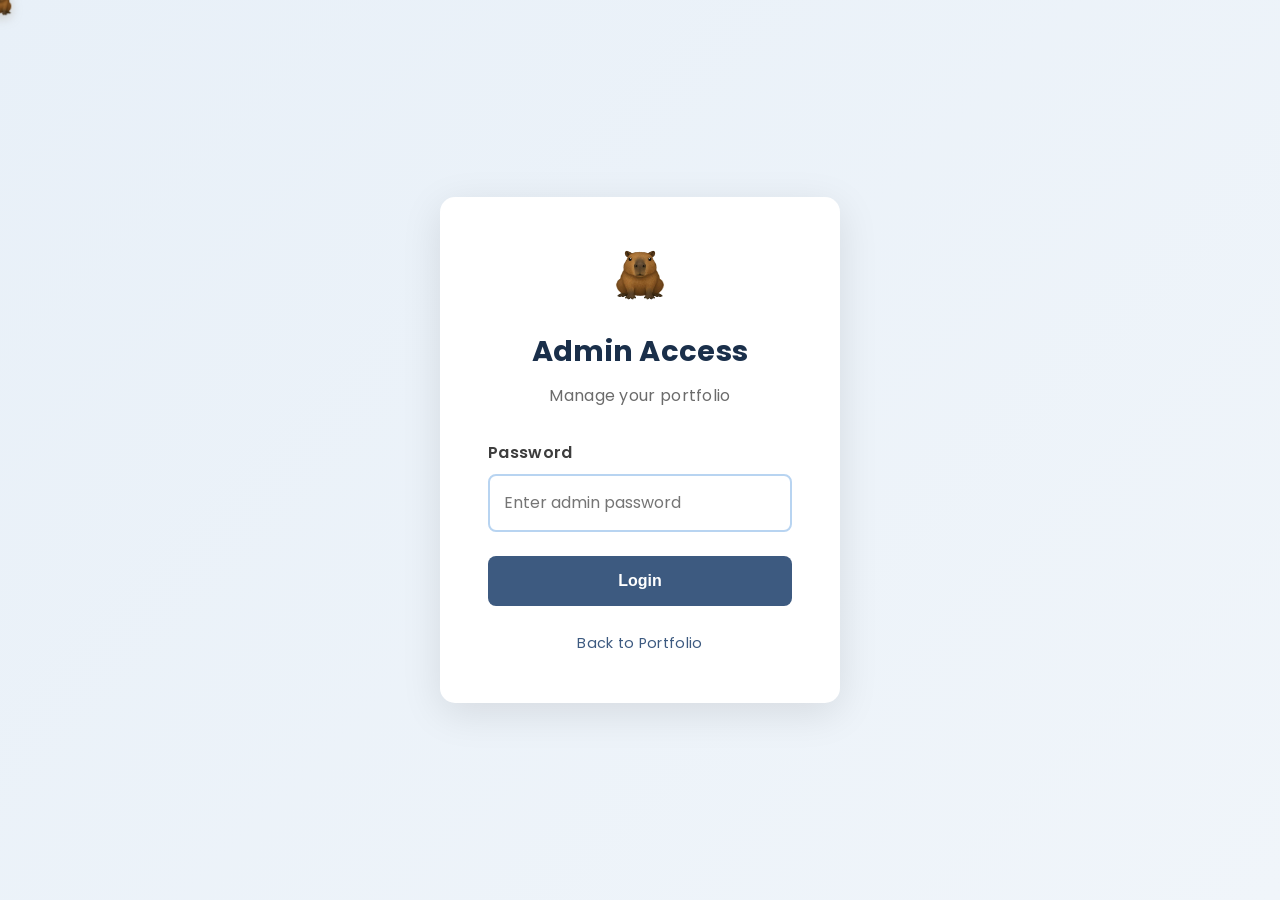
==== commit 32041c87: "Add Edit functionality to ALL 4 tabs (Projects, Experience, Links) with unified modal system ✨ Compl" ====
--- a/admin.html
+++ b/admin.html
@@ -115,15 +115,116 @@
             color: var(--dark-brown);
         }
 
-        .delete-btn {
+        .btn-group {
+            display: flex;
+            gap: 0.5rem;
+            margin-top: 1rem;
+            flex-wrap: wrap;
+        }
+
+        .btn-edit {
+            background-color: var(--primary-pink);
+            padding: 0.7rem 1.5rem;
+            font-size: 0.9rem;
+            flex: 1;
+            min-width: 80px;
+            border-radius: 25px;
+        }
+
+        .btn-edit:hover {
+            background-color: var(--darker-pink);
+            transform: translateY(-2px);
+        }
+
+        .btn-delete {
             background-color: #d32f2f;
-            padding: 0.5rem 1rem;
+            padding: 0.7rem 1.5rem;
             font-size: 0.9rem;
-            margin-top: 1rem;
-        }
-
-        .delete-btn:hover {
+            flex: 1;
+            min-width: 80px;
+            border-radius: 25px;
+            border: none;
+        }
+
+        .btn-delete:hover {
             background-color: #b71c1c;
+            transform: translateY(-2px);
+        }
+
+        /* Modal Styles */
+        .modal {
+            display: none;
+            position: fixed;
+            z-index: 1000;
+            left: 0;
+            top: 0;
+            width: 100%;
+            height: 100%;
+            background-color: rgba(0, 0, 0, 0.5);
+            animation: fadeIn 0.3s ease;
+        }
+
+        @keyframes fadeIn {
+            from { opacity: 0; }
+            to { opacity: 1; }
+        }
+
+        .modal-content {
+            background-color: white;
+            margin: 10% auto;
+            padding: 2rem;
+            border-radius: 15px;
+            width: 90%;
+            max-width: 400px;
+            box-shadow: 0 4px 20px rgba(0, 0, 0, 0.3);
+            animation: slideIn 0.3s ease;
+        }
+
+        @keyframes slideIn {
+            from { transform: translateY(-50px); opacity: 0; }
+            to { transform: translateY(0); opacity: 1; }
+        }
+
+        .modal-header {
+            font-size: 1.5rem;
+            font-weight: 600;
+            color: var(--dark-brown);
+            margin-bottom: 1.5rem;
+        }
+
+        .modal-buttons {
+            display: flex;
+            gap: 0.5rem;
+            margin-top: 1.5rem;
+        }
+
+        .modal-buttons button {
+            flex: 1;
+            padding: 0.9rem;
+            border: none;
+            border-radius: 25px;
+            font-weight: 600;
+            cursor: pointer;
+            transition: all 0.3s ease;
+        }
+
+        .btn-save {
+            background-color: var(--brown);
+            color: white;
+        }
+
+        .btn-save:hover {
+            background-color: var(--primary-pink);
+            transform: translateY(-2px);
+        }
+
+        .btn-cancel {
+            background-color: var(--accent-pink);
+            color: var(--dark-text);
+        }
+
+        .btn-cancel:hover {
+            background-color: #d0d0d0;
         }
 
         h2 {
@@ -348,6 +449,18 @@
         </div>
     </div>
 
+    <!-- Edit Modal -->
+    <div id="editModal" class="modal">
+        <div class="modal-content">
+            <div class="modal-header" id="modalTitle">Edit Skill</div>
+            <div id="modalBody"></div>
+            <div class="modal-buttons">
+                <button class="btn-save" onclick="saveEdit()">Save Changes</button>
+                <button class="btn-cancel" onclick="closeModal()">Cancel</button>
+            </div>
+        </div>
+    </div>
+
     <div class="floating-capybara">
         <img src="assets/capy1.png" alt="Capybara Cursor" class="capy-cursor-img">
     </div>
@@ -390,9 +503,47 @@
                     <p><strong>${project.category}</strong> | ${project.year}</p>
                     <p>${project.description}</p>
                     <p><small>Tags: ${project.tags}</small></p>
-                    <button class="btn delete-btn" onclick="deleteProject(${index})">Delete</button>
+                    <div class="btn-group">
+                        <button class="btn btn-edit" onclick="editProject(${index})">Edit</button>
+                        <button class="btn btn-delete" onclick="deleteProject(${index})">Delete</button>
+                    </div>
                 </div>
             `).join('');
+        }
+
+        function editProject(index) {
+            const projects = JSON.parse(localStorage.getItem('userProjects') || '[]');
+            const project = projects[index];
+
+            currentEditingIndex = index;
+            currentEditingType = 'project';
+
+            const modalBody = document.getElementById('modalBody');
+            modalBody.innerHTML = `
+                <div class="form-group">
+                    <label for="editProjectTitle">Project Title</label>
+                    <input type="text" id="editProjectTitle" value="${project.title}">
+                </div>
+                <div class="form-group">
+                    <label for="editProjectCategory">Category</label>
+                    <input type="text" id="editProjectCategory" value="${project.category}">
+                </div>
+                <div class="form-group">
+                    <label for="editProjectYear">Year</label>
+                    <input type="text" id="editProjectYear" value="${project.year}">
+                </div>
+                <div class="form-group">
+                    <label for="editProjectDescription">Description</label>
+                    <textarea id="editProjectDescription" rows="3">${project.description}</textarea>
+                </div>
+                <div class="form-group">
+                    <label for="editProjectTags">Tags (comma-separated)</label>
+                    <input type="text" id="editProjectTags" value="${project.tags}">
+                </div>
+            `;
+
+            document.getElementById('modalTitle').textContent = 'Edit Project';
+            openModal();
         }
 
         function deleteProject(index) {
@@ -420,9 +571,53 @@
                     <p><strong>${exp.expType}</strong> at ${exp.expOrganization}</p>
                     <p><small>${exp.expPeriod}</small></p>
                     ${exp.expDescription ? `<p>${exp.expDescription}</p>` : ''}
-                    <button class="btn delete-btn" onclick="deleteExperience(${index})">Delete</button>
+                    <div class="btn-group">
+                        <button class="btn btn-edit" onclick="editExperience(${index})">Edit</button>
+                        <button class="btn btn-delete" onclick="deleteExperience(${index})">Delete</button>
+                    </div>
                 </div>
             `).join('');
+        }
+
+        function editExperience(index) {
+            const experiences = JSON.parse(localStorage.getItem('userExperiences') || '[]');
+            const exp = experiences[index];
+
+            currentEditingIndex = index;
+            currentEditingType = 'experience';
+
+            const modalBody = document.getElementById('modalBody');
+            modalBody.innerHTML = `
+                <div class="form-group">
+                    <label for="editExpType">Type</label>
+                    <select id="editExpType">
+                        <option value="Work Experience" ${exp.expType === 'Work Experience' ? 'selected' : ''}>Work Experience</option>
+                        <option value="Education" ${exp.expType === 'Education' ? 'selected' : ''}>Education</option>
+                        <option value="Certification" ${exp.expType === 'Certification' ? 'selected' : ''}>Certification</option>
+                        <option value="Award" ${exp.expType === 'Award' ? 'selected' : ''}>Award</option>
+                        <option value="Other" ${exp.expType === 'Other' ? 'selected' : ''}>Other</option>
+                    </select>
+                </div>
+                <div class="form-group">
+                    <label for="editExpTitle">Title / Position</label>
+                    <input type="text" id="editExpTitle" value="${exp.expTitle}">
+                </div>
+                <div class="form-group">
+                    <label for="editExpOrganization">Organization / Company / School</label>
+                    <input type="text" id="editExpOrganization" value="${exp.expOrganization}">
+                </div>
+                <div class="form-group">
+                    <label for="editExpPeriod">Period</label>
+                    <input type="text" id="editExpPeriod" value="${exp.expPeriod}">
+                </div>
+                <div class="form-group">
+                    <label for="editExpDescription">Description</label>
+                    <textarea id="editExpDescription" rows="3">${exp.expDescription || ''}</textarea>
+                </div>
+            `;
+
+            document.getElementById('modalTitle').textContent = 'Edit Experience';
+            openModal();
         }
 
         function deleteExperience(index) {
@@ -448,9 +643,35 @@
                 <div class="item">
                     <h3>${link.linkLabel}</h3>
                     <p><a href="${link.linkURL}" target="_blank" style="color: var(--primary-pink); text-decoration: underline;">${link.linkURL}</a></p>
-                    <button class="btn delete-btn" onclick="deleteLink(${index})">Delete</button>
+                    <div class="btn-group">
+                        <button class="btn btn-edit" onclick="editLink(${index})">Edit</button>
+                        <button class="btn btn-delete" onclick="deleteLink(${index})">Delete</button>
+                    </div>
                 </div>
             `).join('');
+        }
+
+        function editLink(index) {
+            const links = JSON.parse(localStorage.getItem('userLinks') || '[]');
+            const link = links[index];
+
+            currentEditingIndex = index;
+            currentEditingType = 'link';
+
+            const modalBody = document.getElementById('modalBody');
+            modalBody.innerHTML = `
+                <div class="form-group">
+                    <label for="editLinkLabel">Label</label>
+                    <input type="text" id="editLinkLabel" value="${link.linkLabel}">
+                </div>
+                <div class="form-group">
+                    <label for="editLinkURL">URL</label>
+                    <input type="url" id="editLinkURL" value="${link.linkURL}">
+                </div>
+            `;
+
+            document.getElementById('modalTitle').textContent = 'Edit Link';
+            openModal();
         }
 
         function deleteLink(index) {
@@ -674,6 +895,10 @@
             }
         }
 
+        // Global edit tracking
+        let currentEditingIndex = null;
+        let currentEditingType = null;
+
         function loadSkills() {
             const skills = JSON.parse(localStorage.getItem('userSkills') || '[]');
             const skillList = document.getElementById('skillList');
@@ -688,9 +913,9 @@
                     <h3>${skill.name}</h3>
                     <p><strong>Category:</strong> ${skill.category}</p>
                     <p><strong>Level:</strong> ${skill.level}</p>
-                    <div style="display: flex; gap: 0.5rem; margin-top: 1rem;">
-                        <button class="btn" style="background-color: var(--primary-pink); flex: 1;" onclick="editSkill(${index})">Edit</button>
-                        <button class="btn delete-btn" style="flex: 1;" onclick="deleteSkill(${index})">Delete</button>
+                    <div class="btn-group">
+                        <button class="btn btn-edit" onclick="editSkill(${index})">Edit</button>
+                        <button class="btn btn-delete" onclick="deleteSkill(${index})">Delete</button>
                     </div>
                 </div>
             `).join('');
@@ -700,25 +925,109 @@
             const skills = JSON.parse(localStorage.getItem('userSkills') || '[]');
             const skill = skills[index];
 
-            const newName = prompt('Skill Name:', skill.name);
-            if (newName === null) return;
-
-            const newLevel = prompt('Proficiency Level (Beginner, Intermediate, Advanced, Expert):', skill.level);
-            if (newLevel === null) return;
-
-            const newCategory = prompt('Category (or leave blank for AI to categorize):', skill.category);
-            if (newCategory === null) return;
-
-            skills[index] = {
-                name: newName || skill.name,
-                level: newLevel || skill.level,
-                category: newCategory || skill.category
-            };
-
-            localStorage.setItem('userSkills', JSON.stringify(skills));
-            loadSkills();
-            alert('Skill updated!');
-        }
+            currentEditingIndex = index;
+            currentEditingType = 'skill';
+
+            const modalBody = document.getElementById('modalBody');
+            modalBody.innerHTML = `
+                <div class="form-group">
+                    <label for="editSkillName">Skill Name</label>
+                    <input type="text" id="editSkillName" value="${skill.name}">
+                </div>
+                <div class="form-group">
+                    <label for="editSkillLevel">Proficiency Level</label>
+                    <select id="editSkillLevel">
+                        <option value="Beginner" ${skill.level === 'Beginner' ? 'selected' : ''}>Beginner</option>
+                        <option value="Intermediate" ${skill.level === 'Intermediate' ? 'selected' : ''}>Intermediate</option>
+                        <option value="Advanced" ${skill.level === 'Advanced' ? 'selected' : ''}>Advanced</option>
+                        <option value="Expert" ${skill.level === 'Expert' ? 'selected' : ''}>Expert</option>
+                    </select>
+                </div>
+                <div class="form-group">
+                    <label for="editSkillCategory">Category</label>
+                    <select id="editSkillCategory">
+                        <option value="Frontend" ${skill.category === 'Frontend' ? 'selected' : ''}>Frontend</option>
+                        <option value="Backend" ${skill.category === 'Backend' ? 'selected' : ''}>Backend</option>
+                        <option value="Data & AI" ${skill.category === 'Data & AI' ? 'selected' : ''}>Data & AI</option>
+                        <option value="DevOps & Tools" ${skill.category === 'DevOps & Tools' ? 'selected' : ''}>DevOps & Tools</option>
+                        <option value="Design" ${skill.category === 'Design' ? 'selected' : ''}>Design</option>
+                        <option value="Other" ${skill.category === 'Other' ? 'selected' : ''}>Other</option>
+                    </select>
+                </div>
+            `;
+
+            document.getElementById('modalTitle').textContent = 'Edit Skill';
+            openModal();
+        }
+
+        function saveEdit() {
+            if (currentEditingType === 'skill') {
+                const skills = JSON.parse(localStorage.getItem('userSkills') || '[]');
+                skills[currentEditingIndex] = {
+                    name: document.getElementById('editSkillName').value,
+                    level: document.getElementById('editSkillLevel').value,
+                    category: document.getElementById('editSkillCategory').value
+                };
+                localStorage.setItem('userSkills', JSON.stringify(skills));
+                loadSkills();
+                closeModal();
+                alert('✅ Skill updated!');
+            } else if (currentEditingType === 'project') {
+                const projects = JSON.parse(localStorage.getItem('userProjects') || '[]');
+                projects[currentEditingIndex] = {
+                    title: document.getElementById('editProjectTitle').value,
+                    category: document.getElementById('editProjectCategory').value,
+                    year: document.getElementById('editProjectYear').value,
+                    description: document.getElementById('editProjectDescription').value,
+                    tags: document.getElementById('editProjectTags').value
+                };
+                localStorage.setItem('userProjects', JSON.stringify(projects));
+                loadProjects();
+                closeModal();
+                alert('✅ Project updated!');
+            } else if (currentEditingType === 'experience') {
+                const experiences = JSON.parse(localStorage.getItem('userExperiences') || '[]');
+                experiences[currentEditingIndex] = {
+                    expType: document.getElementById('editExpType').value,
+                    expTitle: document.getElementById('editExpTitle').value,
+                    expOrganization: document.getElementById('editExpOrganization').value,
+                    expPeriod: document.getElementById('editExpPeriod').value,
+                    expDescription: document.getElementById('editExpDescription').value
+                };
+                localStorage.setItem('userExperiences', JSON.stringify(experiences));
+                loadExperiences();
+                closeModal();
+                alert('✅ Experience updated!');
+            } else if (currentEditingType === 'link') {
+                const links = JSON.parse(localStorage.getItem('userLinks') || '[]');
+                links[currentEditingIndex] = {
+                    linkLabel: document.getElementById('editLinkLabel').value,
+                    linkURL: document.getElementById('editLinkURL').value
+                };
+                localStorage.setItem('userLinks', JSON.stringify(links));
+                loadLinks();
+                closeModal();
+                alert('✅ Link updated!');
+            }
+        }
+
+        function openModal() {
+            document.getElementById('editModal').style.display = 'block';
+        }
+
+        function closeModal() {
+            document.getElementById('editModal').style.display = 'none';
+            currentEditingIndex = null;
+            currentEditingType = null;
+        }
+
+        // Close modal when clicking outside
+        window.onclick = function(event) {
+            const modal = document.getElementById('editModal');
+            if (event.target === modal) {
+                closeModal();
+            }
+        };
 
         function deleteSkill(index) {
             if (confirm('Delete this skill?')) {
